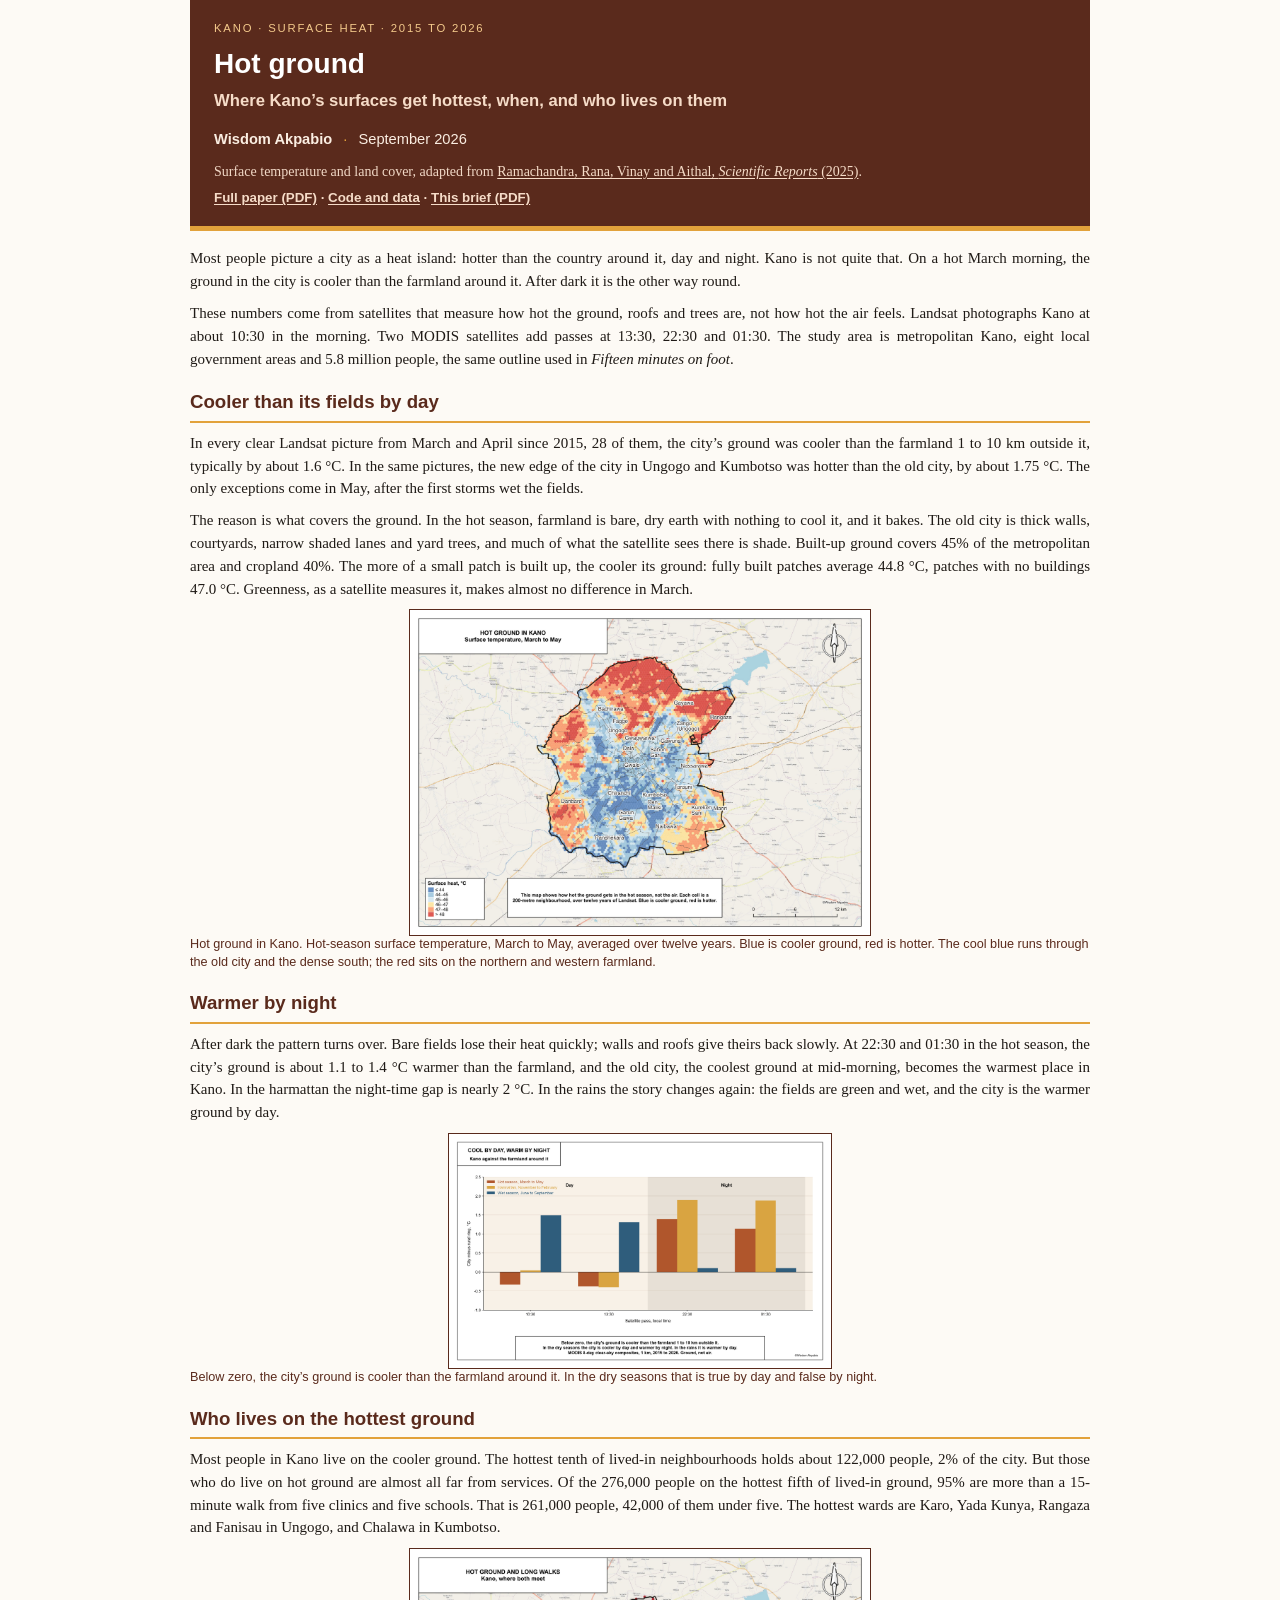
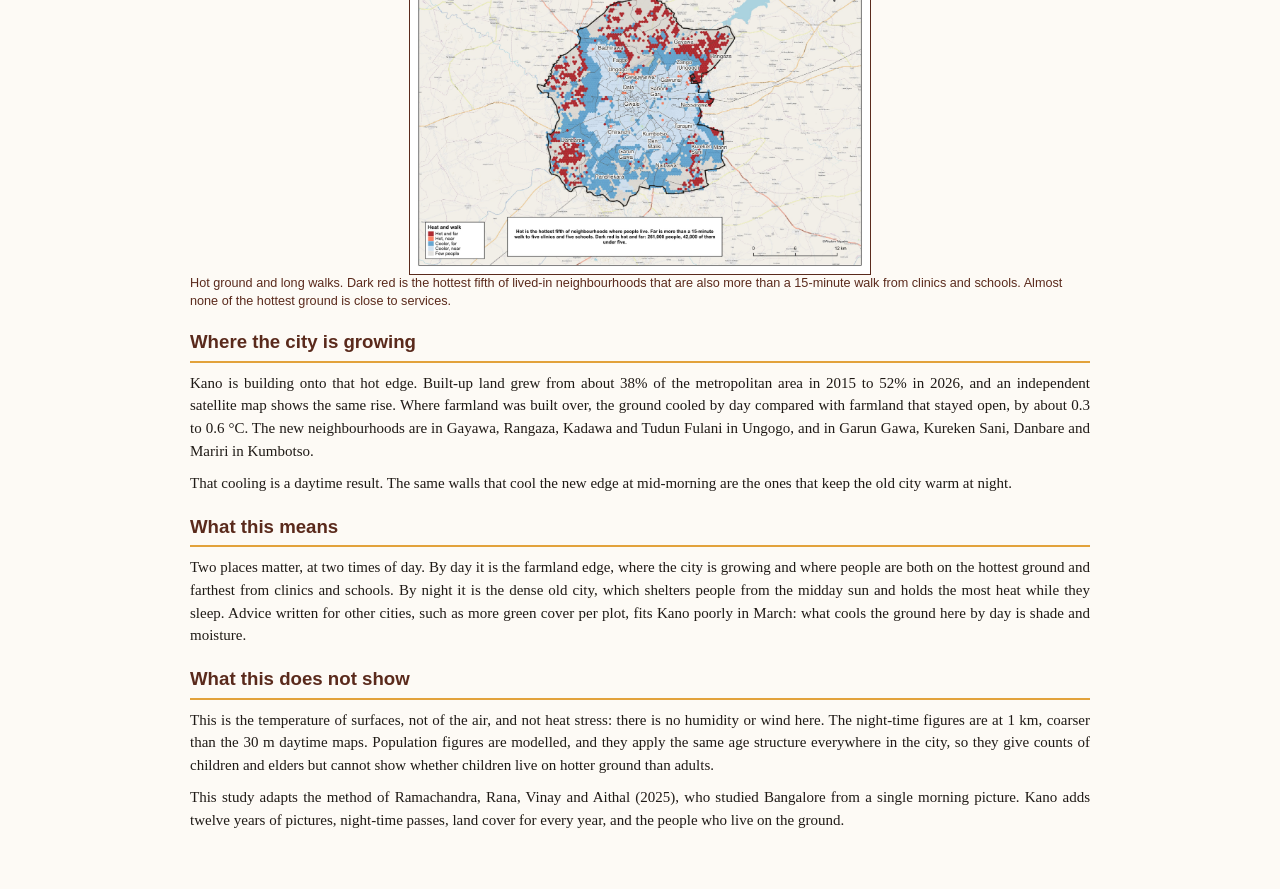
==== docs/index.html @ f45f0b8b "checkpoint before checking out search-junctions" ====
<!DOCTYPE html>
<html lang="en">
<head>
  <meta charset="utf-8" />
  <meta name="viewport" content="width=device-width, initial-scale=1" />
  <title>Hot ground</title>
  <link rel="stylesheet" href="print.css" />
<style>
@media screen {
  body { max-width: 900px; margin: 0 auto; padding: 0 18px 48px; }
  figure img { max-width: 100%; }
}
</style>
</head>
<body>
  <header class="mast">
    <p class="kicker">Kano · Surface heat · 2015 to 2026</p>
    <h1 class="doc-title">Hot ground</h1>
    <p class="doc-sub">Where Kano’s surfaces get hottest, when, and who lives on them</p>
    <div class="byline">
      <span class="author">Wisdom Akpabio</span>
      <span class="dot">·</span>
      <span class="when">September 2026</span>
    </div>
    <p class="adapt">Surface temperature and land cover, adapted from <a href="https://doi.org/10.1038/s41598-025-09141-5">Ramachandra, Rana, Vinay and Aithal, <em>Scientific Reports</em> (2025)</a>.</p>
    <p class="map-link"><a href="https://whizialfa.github.io/kano-surface-heat/paper/kano_surface_heat.pdf">Full paper (PDF)</a> · <a href="https://github.com/whizialfa/kano-surface-heat">Code and data</a> · <a href="paper/hot_ground_brief.pdf">This brief (PDF)</a></p>
  </header>

  <main>
<p>Most people picture a city as a heat island: hotter than the country around it, day and night. Kano is not quite that. On a hot March morning, the ground in the city is cooler than the farmland around it. After dark it is the other way round.</p>
<p>These numbers come from satellites that measure how hot the ground, roofs and trees are, not how hot the air feels. Landsat photographs Kano at about 10:30 in the morning. Two MODIS satellites add passes at 13:30, 22:30 and 01:30. The study area is metropolitan Kano, eight local government areas and 5.8 million people, the same outline used in <em>Fifteen minutes on foot</em>.</p>
<h1 id="cooler-than-its-fields-by-day">Cooler than its fields by day</h1>
<p>In every clear Landsat picture from March and April since 2015, 28 of them, the city’s ground was cooler than the farmland 1 to 10 km outside it, typically by about 1.6 °C. In the same pictures, the new edge of the city in Ungogo and Kumbotso was hotter than the old city, by about 1.75 °C. The only exceptions come in May, after the first storms wet the fields.</p>
<p>The reason is what covers the ground. In the hot season, farmland is bare, dry earth with nothing to cool it, and it bakes. The old city is thick walls, courtyards, narrow shaded lanes and yard trees, and much of what the satellite sees there is shade. Built-up ground covers 45% of the metropolitan area and cropland 40%. The more of a small patch is built up, the cooler its ground: fully built patches average 44.8 °C, patches with no buildings 47.0 °C. Greenness, as a satellite measures it, makes almost no difference in March.</p>
<figure class="brief-plate">
<img src="img/kano_heat_plate.jpg" alt="Hot-season surface temperature in Kano" />
<figcaption>
Hot ground in Kano. Hot-season surface temperature, March to May, averaged over twelve years. Blue is cooler ground, red is hotter. The cool blue runs through the old city and the dense south; the red sits on the northern and western farmland.
</figcaption>
</figure>
<h1 id="warmer-by-night">Warmer by night</h1>
<p>After dark the pattern turns over. Bare fields lose their heat quickly; walls and roofs give theirs back slowly. At 22:30 and 01:30 in the hot season, the city’s ground is about 1.1 to 1.4 °C warmer than the farmland, and the old city, the coolest ground at mid-morning, becomes the warmest place in Kano. In the harmattan the night-time gap is nearly 2 °C. In the rains the story changes again: the fields are green and wet, and the city is the warmer ground by day.</p>
<figure class="brief-chart">
<img src="img/cool_day_warm_night.png" alt="City minus farmland at four times of day, by season" />
<figcaption>
Below zero, the city’s ground is cooler than the farmland around it. In the dry seasons that is true by day and false by night.
</figcaption>
</figure>
<h1 id="who-lives-on-the-hottest-ground">Who lives on the hottest ground</h1>
<p>Most people in Kano live on the cooler ground. The hottest tenth of lived-in neighbourhoods holds about 122,000 people, 2% of the city. But those who do live on hot ground are almost all far from services. Of the 276,000 people on the hottest fifth of lived-in ground, 95% are more than a 15-minute walk from five clinics and five schools. That is 261,000 people, 42,000 of them under five. The hottest wards are Karo, Yada Kunya, Rangaza and Fanisau in Ungogo, and Chalawa in Kumbotso.</p>
<figure class="brief-plate">
<img src="img/kano_heat_walk_plate.jpg" alt="Hot ground and long walks in Kano" />
<figcaption>
Hot ground and long walks. Dark red is the hottest fifth of lived-in neighbourhoods that are also more than a 15-minute walk from clinics and schools. Almost none of the hottest ground is close to services.
</figcaption>
</figure>
<h1 id="where-the-city-is-growing">Where the city is growing</h1>
<p>Kano is building onto that hot edge. Built-up land grew from about 38% of the metropolitan area in 2015 to 52% in 2026, and an independent satellite map shows the same rise. Where farmland was built over, the ground cooled by day compared with farmland that stayed open, by about 0.3 to 0.6 °C. The new neighbourhoods are in Gayawa, Rangaza, Kadawa and Tudun Fulani in Ungogo, and in Garun Gawa, Kureken Sani, Danbare and Mariri in Kumbotso.</p>
<p>That cooling is a daytime result. The same walls that cool the new edge at mid-morning are the ones that keep the old city warm at night.</p>
<h1 id="what-this-means">What this means</h1>
<p>Two places matter, at two times of day. By day it is the farmland edge, where the city is growing and where people are both on the hottest ground and farthest from clinics and schools. By night it is the dense old city, which shelters people from the midday sun and holds the most heat while they sleep. Advice written for other cities, such as more green cover per plot, fits Kano poorly in March: what cools the ground here by day is shade and moisture.</p>
<h1 id="what-this-does-not-show">What this does not show</h1>
<p>This is the temperature of surfaces, not of the air, and not heat stress: there is no humidity or wind here. The night-time figures are at 1 km, coarser than the 30 m daytime maps. Population figures are modelled, and they apply the same age structure everywhere in the city, so they give counts of children and elders but cannot show whether children live on hotter ground than adults.</p>
<p>This study adapts the method of Ramachandra, Rana, Vinay and Aithal (2025), who studied Bangalore from a single morning picture. Kano adds twelve years of pictures, night-time passes, land cover for every year, and the people who live on the ground.</p>
  </main>
</body>
</html>
---- docs/print.css ----
@font-face {
  font-family: "Charter";
  src: local("Charter"), local("Bitstream Charter");
  font-weight: 400 700;
}

:root {
  --ink: #1f1a16;
  --teal: #5a2a1c;
  --mid: #b0562c;
  --gold: #e2a23b;
  --maroon: #2f5d7c;
  --sand: #f6ece1;
  --paper: #fdfaf5;
  --muted: #6a5a4e;
  --serif: Charter, "Bitstream Charter", "Iowan Old Style", Georgia, "Times New Roman", serif;
  --sans: "Avenir Next", Avenir, "Helvetica Neue", Helvetica, Arial, sans-serif;
}

@page {
  size: A4;
  margin: 16mm 16mm 18mm 16mm;
  @bottom-center {
    content: counter(page);
    font-family: var(--sans);
    font-size: 9pt;
    color: var(--teal);
  }
  @bottom-left {
    content: "Akpabio · Hot ground";
    font-family: var(--sans);
    font-size: 8pt;
    color: var(--gold);
  }
}

@page land {
  size: A4 landscape;
  margin: 9mm 11mm 13mm 11mm;
  @bottom-center {
    content: counter(page);
    font-family: var(--sans);
    font-size: 9pt;
    color: var(--teal);
  }
}

html {
  font-size: 11.25pt;
}

body {
  margin: 0;
  color: var(--ink);
  background: var(--paper);
  font-family: var(--serif);
  line-height: 1.52;
  -webkit-print-color-adjust: exact;
  print-color-adjust: exact;
}

.mast {
  background: var(--teal);
  color: var(--paper);
  padding: 20px 24px 18px;
  margin: 0 0 16px;
  border-bottom: 5px solid var(--gold);
}

.kicker {
  margin: 0 0 10px;
  font-family: var(--sans);
  font-size: 8.5pt;
  letter-spacing: 0.16em;
  text-transform: uppercase;
  color: #f3c98b;
}

.doc-title {
  margin: 0;
  font-family: var(--sans);
  font-size: 21pt;
  line-height: 1.18;
  font-weight: 700;
  color: #ffffff;
}

.doc-sub {
  margin: 8px 0 0;
  font-family: var(--sans);
  font-size: 12.5pt;
  color: #f6dcc8;
  font-weight: 600;
}

.byline {
  margin-top: 14px;
  font-family: var(--sans);
  font-size: 11pt;
  color: #fbeee2;
}

.byline .author {
  font-weight: 700;
}

.dot {
  margin: 0 7px;
  color: var(--gold);
}

.adapt {
  margin: 11px 0 0;
  font-family: var(--serif);
  font-size: 10.5pt;
  color: #f1d8c6;
}

.map-link {
  margin: 6px 0 0;
  font-family: var(--sans);
  font-size: 10pt;
  font-weight: 700;
  color: #f6dcc8;
}

.mast a {
  color: #f6dcc8;
  text-decoration: underline;
  text-underline-offset: 2px;
}

.abstract {
  background: #fbeadb;
  border-left: 6px solid var(--mid);
  padding: 12px 16px 10px;
  margin: 0 0 14px;
}

.abstract h2 {
  margin: 0 0 7px;
  font-family: var(--sans);
  font-size: 9.5pt;
  letter-spacing: 0.12em;
  text-transform: uppercase;
  color: var(--teal);
  border: 0;
}

.abstract p {
  margin: 0;
  font-size: 11pt;
  text-align: justify;
  line-height: 1.48;
}

.abstract strong,
p strong,
li strong,
td strong,
.callout strong {
  font-weight: 700;
  color: var(--maroon);
}

.keywords {
  margin: 0 0 18px;
  font-family: var(--sans);
  font-size: 10pt;
  color: var(--muted);
}

.keywords span {
  display: inline-block;
  background: var(--maroon);
  color: #fff;
  font-weight: 700;
  font-size: 8pt;
  letter-spacing: 0.1em;
  text-transform: uppercase;
  padding: 3px 8px;
  margin-right: 8px;
  vertical-align: middle;
}

main h1 {
  font-family: var(--sans);
  font-size: 14pt;
  font-weight: 700;
  color: var(--teal);
  margin: 18px 0 9px;
  padding-bottom: 4px;
  border-bottom: 2px solid var(--gold);
  break-after: avoid;
  page-break-after: avoid;
}

main h2 {
  font-family: var(--sans);
  font-size: 12pt;
  font-weight: 600;
  color: var(--mid);
  margin: 14px 0 7px;
  break-after: avoid;
  page-break-after: avoid;
}

main h3 {
  font-family: var(--sans);
  font-size: 11pt;
  font-weight: 600;
  color: var(--teal);
  margin: 12px 0 6px;
  break-after: avoid;
  page-break-after: avoid;
}

main h1 + *,
main h2 + *,
main h3 + * {
  break-before: avoid;
  page-break-before: avoid;
}

p {
  margin: 0 0 9px;
  text-align: justify;
  orphans: 3;
  widows: 3;
}

ol, ul {
  margin: 0 0 10px;
  padding-left: 1.3em;
}

li {
  margin: 0 0 5px;
  text-align: justify;
}

a {
  color: var(--teal);
  text-decoration: underline;
  text-underline-offset: 2px;
}

em {
  font-style: italic;
}

strong {
  font-weight: 700;
  color: var(--teal);
}

.table-block,
.keep {
  break-inside: avoid;
  page-break-inside: avoid;
}

table {
  width: 100%;
  border-collapse: collapse;
  font-size: 9.5pt;
  margin: 8px 0 14px;
  break-inside: avoid;
  page-break-inside: avoid;
  font-family: var(--sans);
}

thead th {
  background: var(--teal);
  color: var(--paper);
  font-weight: 600;
  text-align: left;
  padding: 6px 7px;
}

tbody td {
  padding: 5px 7px;
  border-bottom: 0.4pt solid #dcc9b8;
  vertical-align: top;
}

tbody tr:nth-child(even) td {
  background: #f5ebe0;
}

.table-cap {
  text-align: left;
  font-family: var(--sans);
  font-size: 9.5pt;
  font-weight: 700;
  color: var(--teal);
  margin: 10px 0 4px;
  break-after: avoid;
  page-break-after: avoid;
}

.table-cap + table {
  break-before: avoid;
  page-break-before: avoid;
}

figure {
  margin: 12px 0 14px;
  break-inside: avoid;
  page-break-inside: avoid;
}

figure img {
  width: 100%;
  height: auto;
  display: block;
  background: #fff;
  border: 0.5pt solid var(--teal);
}

figcaption {
  font-family: var(--sans);
  font-size: 9.5pt;
  line-height: 1.38;
  color: var(--teal);
  margin: 0 0 6px;
  text-align: left;
  break-after: avoid;
  page-break-after: avoid;
}

.plate-page {
  page: land;
  break-before: page;
  page-break-before: always;
  margin: 0;
}

.plate-page figcaption {
  margin-bottom: 5px;
}

.plate-page img {
  width: 100%;
  max-height: 170mm;
  object-fit: contain;
  border: 0.7pt solid var(--teal);
  background: #fff;
}

figure.study-map {
  margin: 8px 0 16px;
}

figure.study-map img {
  max-height: 148mm;
  object-fit: contain;
  border: 0.6pt solid var(--teal);
}

.callout {
  background: #fff;
  border: 0.6pt solid var(--teal);
  border-left: 6px solid var(--maroon);
  padding: 10px 14px;
  margin: 12px 0 14px;
  font-size: 11pt;
  page-break-inside: avoid;
}

.glossary {
  background: #fff;
  border: 0.6pt solid var(--teal);
  padding: 10px 14px 6px;
  margin: 0 0 16px;
  page-break-inside: auto;
}

.glossary h2 {
  font-family: var(--sans);
  font-size: 11pt;
  color: var(--teal);
  margin: 0 0 8px;
  border: 0;
}

.glossary dl {
  margin: 0;
}

.glossary dt {
  font-family: var(--sans);
  font-weight: 700;
  color: var(--teal);
  margin-top: 7px;
  font-size: 10.5pt;
  break-after: avoid;
  page-break-after: avoid;
}

.glossary dd {
  margin: 1px 0 0 0;
  font-size: 10.8pt;
  text-align: left;
  line-height: 1.4;
  break-inside: avoid;
  page-break-inside: avoid;
}


.steps {
  margin: 6px 0 12px;
  padding-left: 1.25em;
}

.steps li {
  margin-bottom: 7px;
}

.refs p {
  font-size: 9pt;
  text-align: left;
  padding-left: 1.35em;
  text-indent: -1.35em;
  margin: 0 0 6px;
  line-height: 1.38;
}

.colophon {
  margin-top: 16px;
  padding-top: 8px;
  border-top: 2px solid var(--teal);
  font-family: var(--sans);
  font-size: 9pt;
  color: var(--muted);
}

code {
  font-size: 9.5pt;
}

.gloss-note {
  margin: 10px 0 4px;
  font-family: var(--sans);
  font-size: 9.5pt;
  color: var(--muted);
  text-align: left;
}

.eq-block {
  margin: 8px 0 12px;
  padding: 8px 12px 8px 14px;
  background: #faf1e6;
  border-left: 4px solid var(--mid);
  width: 100%;
  box-sizing: border-box;
  page-break-inside: avoid;
  break-inside: avoid;
}

.eq-block p {
  text-align: center;
  margin: 6px 0 0;
  font-size: 9.2pt;
  color: var(--muted);
  font-style: italic;
}

table.eq {
  width: 100%;
  margin: 0;
  border-collapse: collapse;
  font-family: var(--sans);
  font-size: 10.3pt;
  page-break-inside: avoid;
  break-inside: avoid;
}

table.eq td,
table.eq tbody td {
  border: 0;
  background: transparent;
  vertical-align: middle;
  padding: 4px 8px;
  color: var(--ink);
}

table.eq tbody tr:nth-child(even) td {
  background: transparent;
}

table.eq td.eq-lhs {
  width: 26%;
  text-align: right;
  font-weight: 650;
  color: var(--teal);
}

table.eq td.eq-eq {
  width: 1.6em;
  text-align: center;
  font-weight: 700;
  color: var(--gold);
  padding-left: 4px;
  padding-right: 4px;
}

table.eq td.frac {
  text-align: center;
}

table.eq td.frac .num,
table.eq td.frac .den {
  display: block;
  padding: 0.12em 0.4em;
}

table.eq td.frac .num {
  border-bottom: 1.6px solid var(--ink);
}

table.eq td.eq-rhs {
  text-align: left;
  font-weight: 650;
}

table.eq td.eq-no {
  width: 2.2em;
  text-align: right;
  font-weight: 600;
  color: var(--teal);
  font-size: 10pt;
  padding-right: 2px;
}

.worked {
  margin: 8px 0 14px;
  padding: 10px 14px;
  background: #fbefe4;
  border-left: 4px solid var(--mid);
  font-size: 10.2pt;
  page-break-inside: avoid;
  break-inside: avoid;
}

.worked p {
  margin: 0;
  text-align: left;
}

.worked p + p {
  margin-top: 0.45em;
}

figure.brief-plate,
figure.brief-chart {
  margin: 8px 0 12px;
  text-align: center;
}

figure.brief-plate img,
figure.brief-chart img {
  width: auto;
  max-width: 100%;
  margin: 0 auto;
  object-fit: contain;
}

figure.brief-plate img {
  max-height: 86mm;
  border: 0.6pt solid var(--teal);
}

figure.brief-chart img {
  max-height: 62mm;
}

figure.brief-plate figcaption,
figure.brief-chart figcaption {
  text-align: left;
}
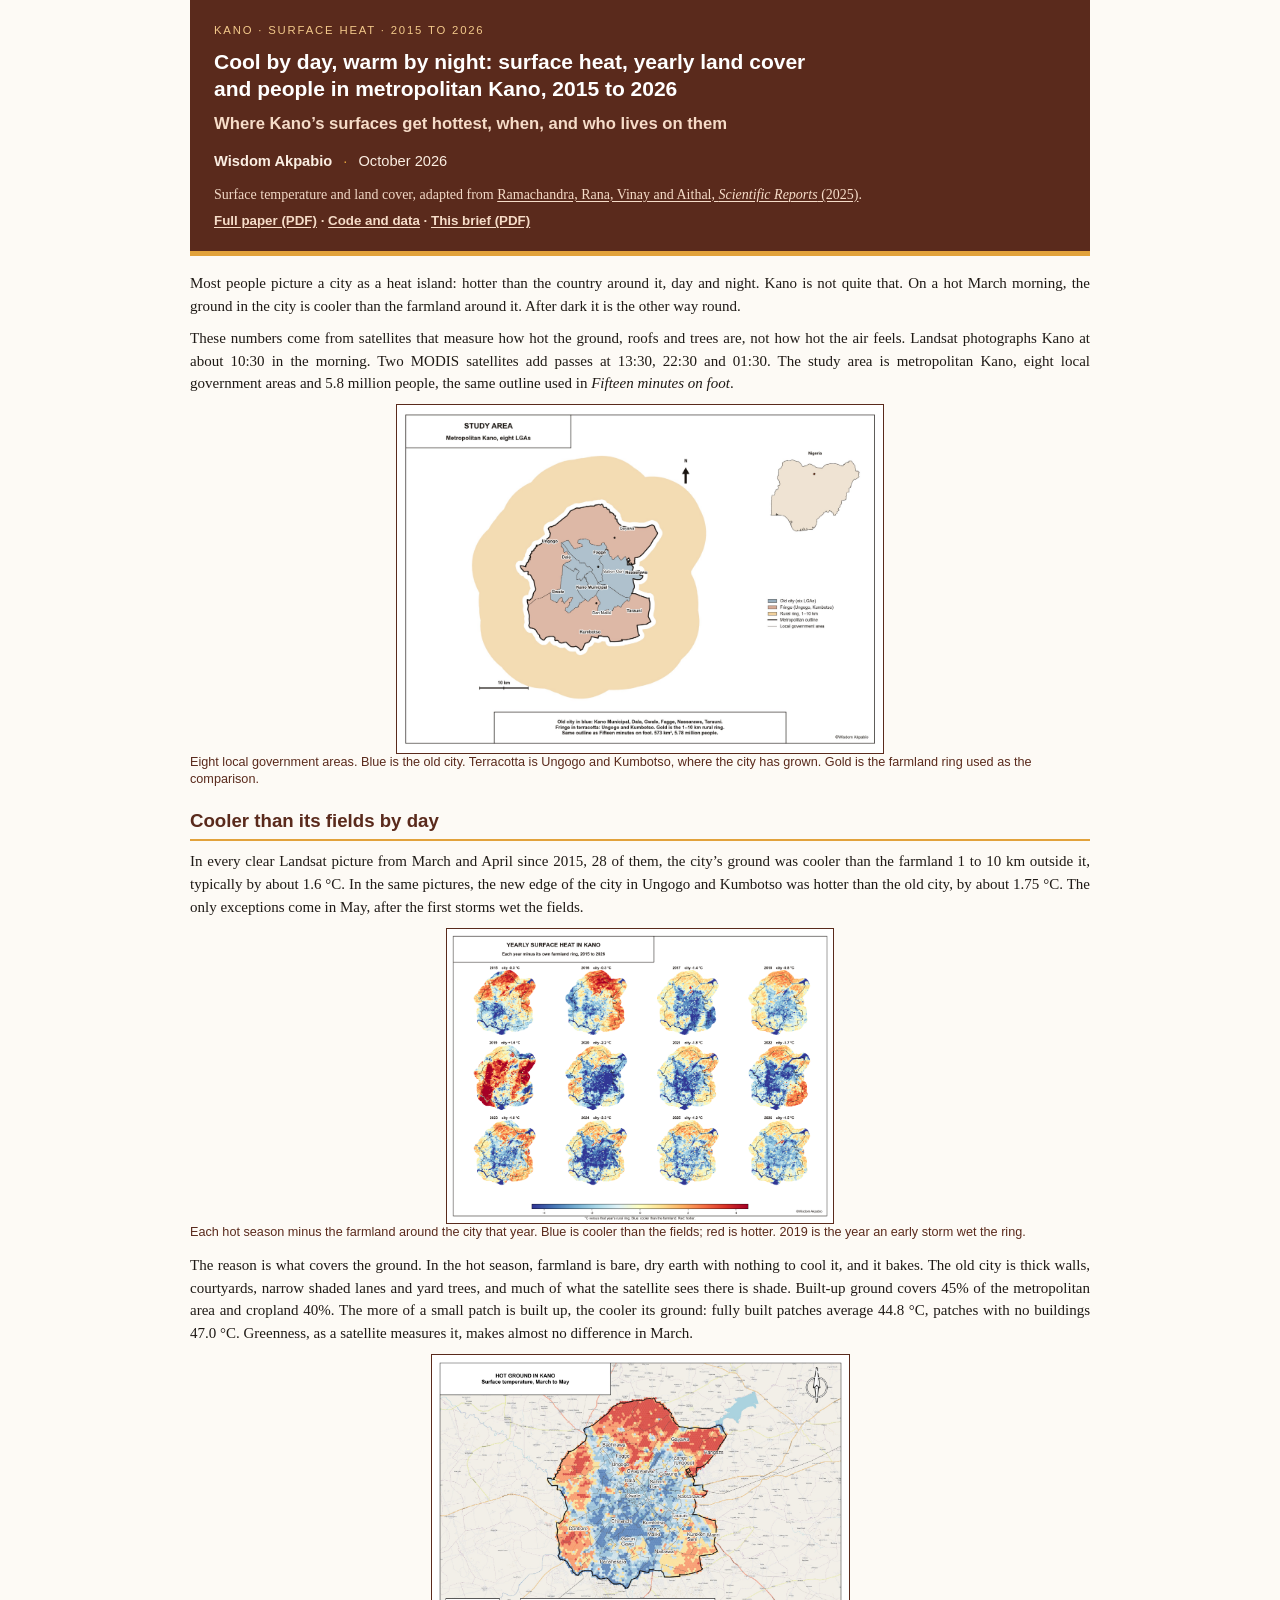
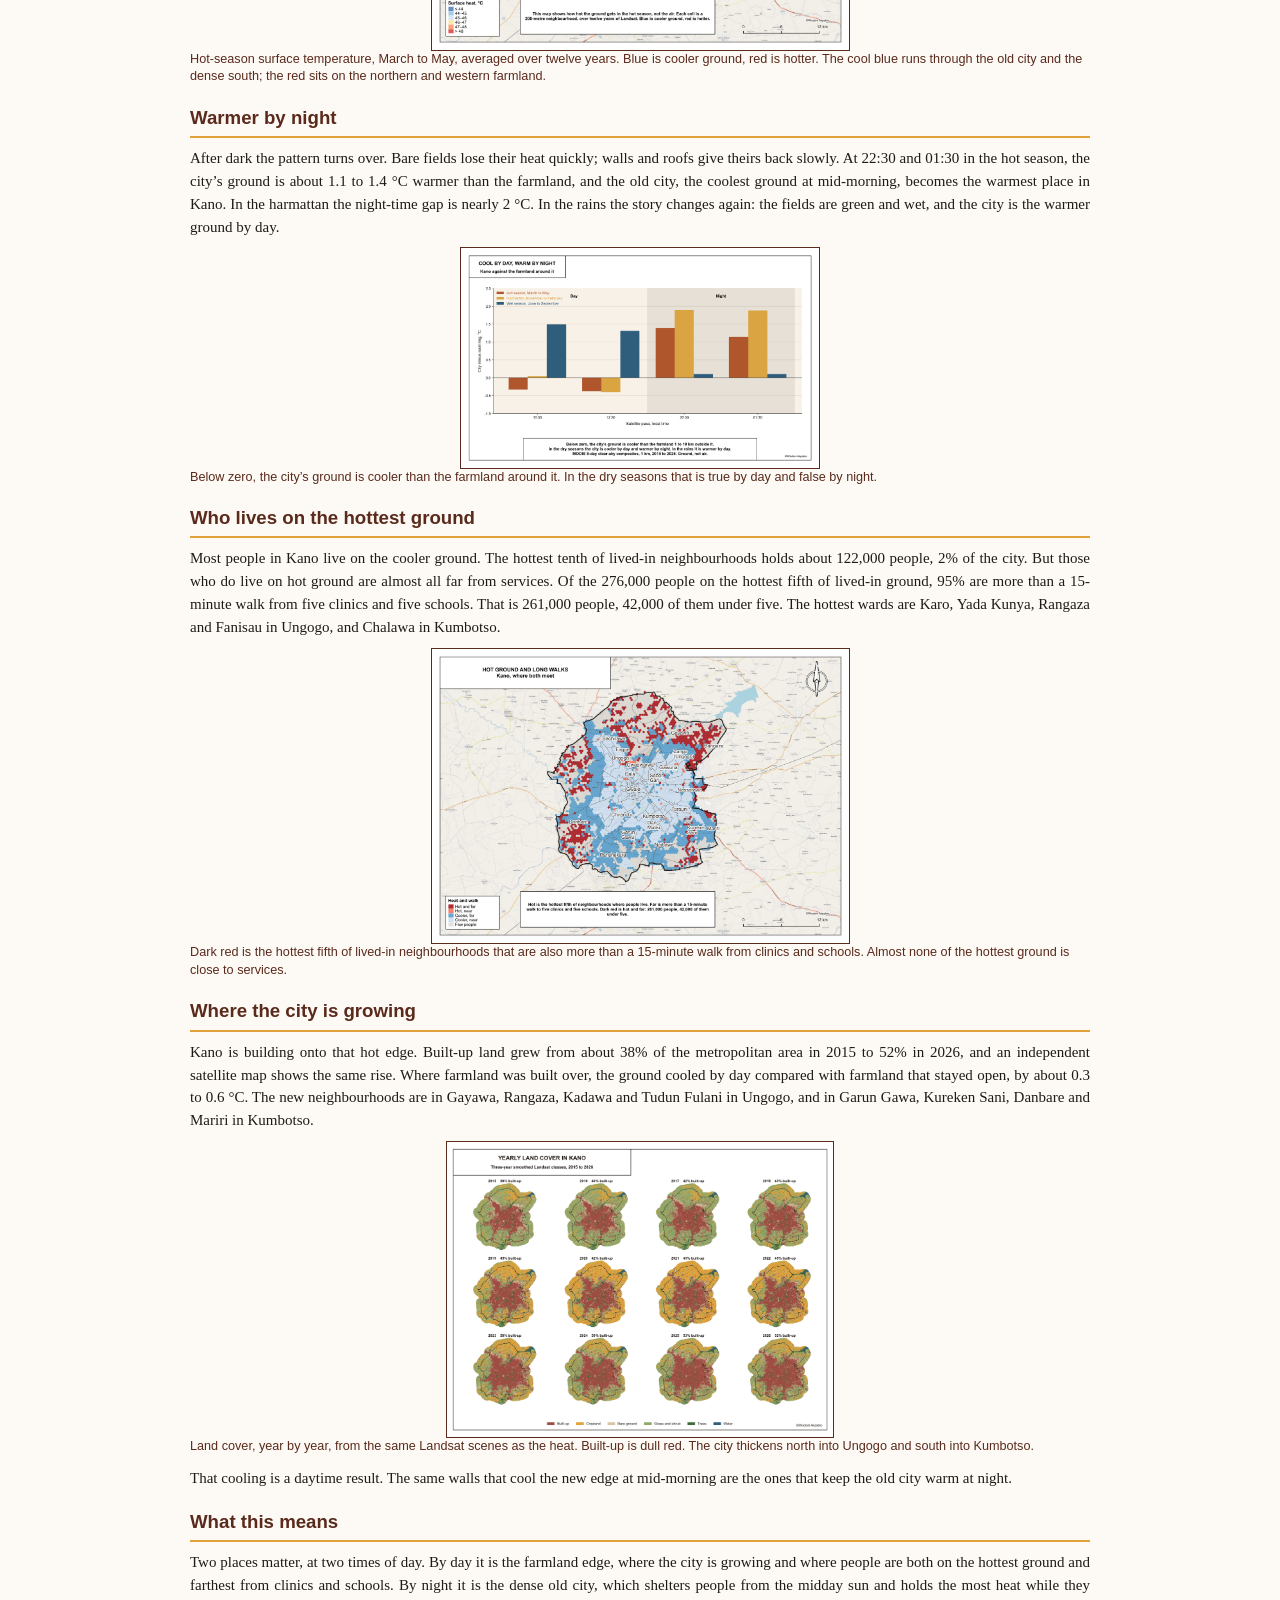
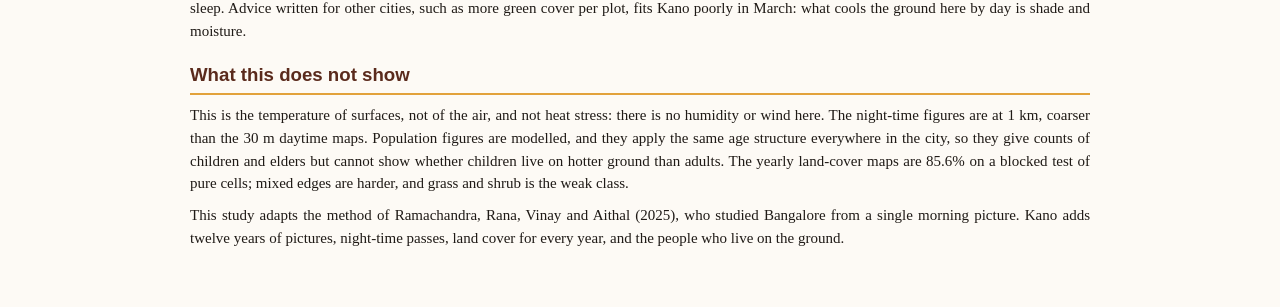
==== commit 2c95b086: "Publish the paper site so GitHub Pages can serve the PDF." ====
--- a/docs/index.html
+++ b/docs/index.html
@@ -3,7 +3,7 @@
 <head>
   <meta charset="utf-8" />
   <meta name="viewport" content="width=device-width, initial-scale=1" />
-  <title>Hot ground</title>
+  <title>Cool by day, warm by night: surface heat, yearly land cover and people in metropolitan Kano, 2015 to 2026</title>
   <link rel="stylesheet" href="print.css" />
 <style>
 @media screen {
@@ -15,12 +15,12 @@
 <body>
   <header class="mast">
     <p class="kicker">Kano · Surface heat · 2015 to 2026</p>
-    <h1 class="doc-title">Hot ground</h1>
+    <h1 class="doc-title">Cool by day, warm by night: surface heat, yearly land cover and people in metropolitan Kano, 2015 to 2026</h1>
     <p class="doc-sub">Where Kano’s surfaces get hottest, when, and who lives on them</p>
     <div class="byline">
       <span class="author">Wisdom Akpabio</span>
       <span class="dot">·</span>
-      <span class="when">September 2026</span>
+      <span class="when">October 2026</span>
     </div>
     <p class="adapt">Surface temperature and land cover, adapted from <a href="https://doi.org/10.1038/s41598-025-09141-5">Ramachandra, Rana, Vinay and Aithal, <em>Scientific Reports</em> (2025)</a>.</p>
     <p class="map-link"><a href="https://whizialfa.github.io/kano-surface-heat/paper/kano_surface_heat.pdf">Full paper (PDF)</a> · <a href="https://github.com/whizialfa/kano-surface-heat">Code and data</a> · <a href="paper/hot_ground_brief.pdf">This brief (PDF)</a></p>
@@ -29,13 +29,25 @@
   <main>
 <p>Most people picture a city as a heat island: hotter than the country around it, day and night. Kano is not quite that. On a hot March morning, the ground in the city is cooler than the farmland around it. After dark it is the other way round.</p>
 <p>These numbers come from satellites that measure how hot the ground, roofs and trees are, not how hot the air feels. Landsat photographs Kano at about 10:30 in the morning. Two MODIS satellites add passes at 13:30, 22:30 and 01:30. The study area is metropolitan Kano, eight local government areas and 5.8 million people, the same outline used in <em>Fifteen minutes on foot</em>.</p>
+<figure class="brief-plate brief-study">
+<img src="img/kano_study_area.jpg" alt="Study area of metropolitan Kano" />
+<figcaption>
+Eight local government areas. Blue is the old city. Terracotta is Ungogo and Kumbotso, where the city has grown. Gold is the farmland ring used as the comparison.
+</figcaption>
+</figure>
 <h1 id="cooler-than-its-fields-by-day">Cooler than its fields by day</h1>
 <p>In every clear Landsat picture from March and April since 2015, 28 of them, the city’s ground was cooler than the farmland 1 to 10 km outside it, typically by about 1.6 °C. In the same pictures, the new edge of the city in Ungogo and Kumbotso was hotter than the old city, by about 1.75 °C. The only exceptions come in May, after the first storms wet the fields.</p>
+<figure class="brief-plate">
+<img src="img/lst_years.png" alt="Yearly surface heat in Kano, each year minus its farmland ring" />
+<figcaption>
+Each hot season minus the farmland around the city that year. Blue is cooler than the fields; red is hotter. 2019 is the year an early storm wet the ring.
+</figcaption>
+</figure>
 <p>The reason is what covers the ground. In the hot season, farmland is bare, dry earth with nothing to cool it, and it bakes. The old city is thick walls, courtyards, narrow shaded lanes and yard trees, and much of what the satellite sees there is shade. Built-up ground covers 45% of the metropolitan area and cropland 40%. The more of a small patch is built up, the cooler its ground: fully built patches average 44.8 °C, patches with no buildings 47.0 °C. Greenness, as a satellite measures it, makes almost no difference in March.</p>
 <figure class="brief-plate">
 <img src="img/kano_heat_plate.jpg" alt="Hot-season surface temperature in Kano" />
 <figcaption>
-Hot ground in Kano. Hot-season surface temperature, March to May, averaged over twelve years. Blue is cooler ground, red is hotter. The cool blue runs through the old city and the dense south; the red sits on the northern and western farmland.
+Hot-season surface temperature, March to May, averaged over twelve years. Blue is cooler ground, red is hotter. The cool blue runs through the old city and the dense south; the red sits on the northern and western farmland.
 </figcaption>
 </figure>
 <h1 id="warmer-by-night">Warmer by night</h1>
@@ -51,16 +63,22 @@
 <figure class="brief-plate">
 <img src="img/kano_heat_walk_plate.jpg" alt="Hot ground and long walks in Kano" />
 <figcaption>
-Hot ground and long walks. Dark red is the hottest fifth of lived-in neighbourhoods that are also more than a 15-minute walk from clinics and schools. Almost none of the hottest ground is close to services.
+Dark red is the hottest fifth of lived-in neighbourhoods that are also more than a 15-minute walk from clinics and schools. Almost none of the hottest ground is close to services.
 </figcaption>
 </figure>
 <h1 id="where-the-city-is-growing">Where the city is growing</h1>
 <p>Kano is building onto that hot edge. Built-up land grew from about 38% of the metropolitan area in 2015 to 52% in 2026, and an independent satellite map shows the same rise. Where farmland was built over, the ground cooled by day compared with farmland that stayed open, by about 0.3 to 0.6 °C. The new neighbourhoods are in Gayawa, Rangaza, Kadawa and Tudun Fulani in Ungogo, and in Garun Gawa, Kureken Sani, Danbare and Mariri in Kumbotso.</p>
+<figure class="brief-plate">
+<img src="img/lulc_years.png" alt="Yearly land cover in Kano, 2015 to 2026" />
+<figcaption>
+Land cover, year by year, from the same Landsat scenes as the heat. Built-up is dull red. The city thickens north into Ungogo and south into Kumbotso.
+</figcaption>
+</figure>
 <p>That cooling is a daytime result. The same walls that cool the new edge at mid-morning are the ones that keep the old city warm at night.</p>
 <h1 id="what-this-means">What this means</h1>
 <p>Two places matter, at two times of day. By day it is the farmland edge, where the city is growing and where people are both on the hottest ground and farthest from clinics and schools. By night it is the dense old city, which shelters people from the midday sun and holds the most heat while they sleep. Advice written for other cities, such as more green cover per plot, fits Kano poorly in March: what cools the ground here by day is shade and moisture.</p>
 <h1 id="what-this-does-not-show">What this does not show</h1>
-<p>This is the temperature of surfaces, not of the air, and not heat stress: there is no humidity or wind here. The night-time figures are at 1 km, coarser than the 30 m daytime maps. Population figures are modelled, and they apply the same age structure everywhere in the city, so they give counts of children and elders but cannot show whether children live on hotter ground than adults.</p>
+<p>This is the temperature of surfaces, not of the air, and not heat stress: there is no humidity or wind here. The night-time figures are at 1 km, coarser than the 30 m daytime maps. Population figures are modelled, and they apply the same age structure everywhere in the city, so they give counts of children and elders but cannot show whether children live on hotter ground than adults. The yearly land-cover maps are 85.6% on a blocked test of pure cells; mixed edges are harder, and grass and shrub is the weak class.</p>
 <p>This study adapts the method of Ramachandra, Rana, Vinay and Aithal (2025), who studied Bangalore from a single morning picture. Kano adds twelve years of pictures, night-time passes, land cover for every year, and the people who live on the ground.</p>
   </main>
 </body>
--- a/docs/print.css
+++ b/docs/print.css
@@ -27,7 +27,7 @@
     color: var(--teal);
   }
   @bottom-left {
-    content: "Akpabio · Hot ground";
+    content: "Akpabio · Cool by day, warm by night";
     font-family: var(--sans);
     font-size: 8pt;
     color: var(--gold);
@@ -62,7 +62,7 @@
 .mast {
   background: var(--teal);
   color: var(--paper);
-  padding: 20px 24px 18px;
+  padding: 22px 24px 20px;
   margin: 0 0 16px;
   border-bottom: 5px solid var(--gold);
 }
@@ -79,10 +79,11 @@
 .doc-title {
   margin: 0;
   font-family: var(--sans);
-  font-size: 21pt;
-  line-height: 1.18;
+  font-size: 15.75pt;
+  line-height: 1.28;
   font-weight: 700;
   color: #ffffff;
+  max-width: 42rem;
 }
 
 .doc-sub {
@@ -353,7 +354,7 @@
 }
 
 figure.study-map img {
-  max-height: 148mm;
+  max-height: 118mm;
   object-fit: contain;
   border: 0.6pt solid var(--teal);
 }
@@ -567,12 +568,16 @@
 }
 
 figure.brief-plate img {
-  max-height: 86mm;
+  max-height: 78mm;
   border: 0.6pt solid var(--teal);
 }
 
+figure.brief-study img {
+  max-height: 92mm;
+}
+
 figure.brief-chart img {
-  max-height: 62mm;
+  max-height: 58mm;
 }
 
 figure.brief-plate figcaption,
